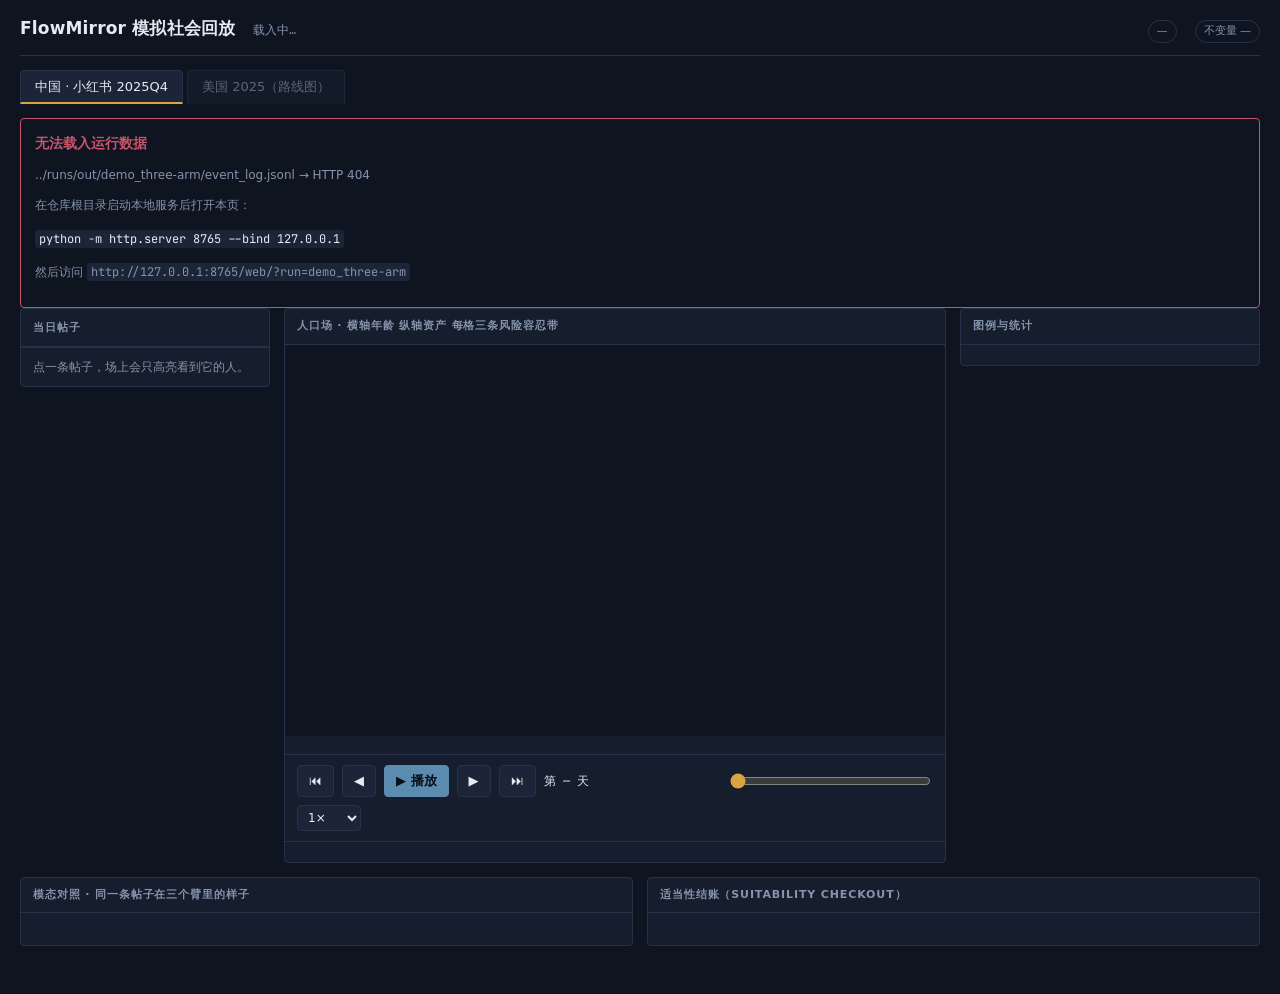
==== web/index.html @ b4e19262 "feat(web): add the data-driven replay viewer The viewer reads any run under runs/out/<tag> from ?run" ====
<!doctype html>
<html lang="zh-CN" data-theme="dark">
<head>
<meta charset="utf-8">
<meta name="viewport" content="width=device-width, initial-scale=1">
<title>FlowMirror 回放</title>
<link rel="preconnect" href="https://fonts.googleapis.com">
<link rel="preconnect" href="https://fonts.gstatic.com" crossorigin>
<link rel="stylesheet" href="https://fonts.googleapis.com/css2?family=JetBrains+Mono:wght@400;500&display=swap">
<link rel="stylesheet" href="style.css">
</head>
<body>
<div class="wrap">

  <header class="top">
    <h1>FlowMirror 模拟社会回放</h1>
    <span class="runtag" id="runtag">载入中…</span>
    <span class="spacer"></span>
    <span class="chip" id="chip-scale">—</span>
    <span class="chip warn" id="chip-nav" hidden>合成净值，仅供演示</span>
    <span class="chip warn" id="chip-mock" hidden>模拟模型，无真实调用</span>
    <span class="chip warn" id="chip-img" hidden>本次运行未附带图片</span>
    <span class="chip" id="chip-inv">不变量 —</span>
  </header>

  <div class="tabs" role="tablist">
    <button class="tab" role="tab" aria-selected="true">中国 · 小红书 2025Q4</button>
    <button class="tab" role="tab" aria-selected="false" disabled
            title="素材与基金数据已采集；场景骨架尚未可运行">美国 2025（路线图）</button>
  </div>

  <div id="fatal" class="err" hidden>
    <h2>无法载入运行数据</h2>
    <p id="fatal-msg" class="muted"></p>
    <p class="muted">在仓库根目录启动本地服务后打开本页：</p>
    <p><code>python -m http.server 8765 --bind 127.0.0.1</code></p>
    <p class="muted">然后访问 <code>http://127.0.0.1:8765/web/?run=demo_three-arm</code></p>
  </div>

  <div class="stage" id="stage" hidden>

    <section class="panel">
      <h2>当日帖子 <span id="feed-count" class="muted"></span></h2>
      <div class="feed-list" id="feed"></div>
      <div class="body muted" style="border-top:1px solid var(--line)">
        点一条帖子，场上会只高亮看到它的人。
      </div>
    </section>

    <section class="panel">
      <h2>人口场 · 横轴年龄 纵轴资产 每格三条风险容忍带</h2>
      <canvas id="field" width="1180" height="700" role="img"
              aria-label="模拟人口场：每个点是一位投资者，按年龄、资产与风险容忍度分格排布"></canvas>
      <div class="legend" id="legend"></div>

      <div class="transport">
        <button id="btn-first" title="回到第一天">⏮</button>
        <button id="btn-prev" title="上一天">◀</button>
        <button id="btn-play" class="primary" title="播放 / 暂停（空格）">▶ 播放</button>
        <button id="btn-next" title="下一天">▶</button>
        <button id="btn-last" title="最后一天">⏭</button>
        <span class="daylabel" id="daylabel">第 — 天</span>
        <input type="range" id="scrub" min="0" max="0" value="0" aria-label="按天跳转">
        <select id="speed" aria-label="播放速度">
          <option value="2">0.5×</option>
          <option value="1" selected>1×</option>
          <option value="0.5">2×</option>
          <option value="0.25">4×</option>
        </select>
      </div>

      <div class="tallies" id="tallies"></div>
    </section>

    <section class="panel">
      <h2 id="insp-title">图例与统计</h2>
      <div class="body" id="inspector"></div>
    </section>

  </div>

  <div class="grid2" id="lower" hidden>
    <section class="panel">
      <h2>模态对照 · 同一条帖子在三个臂里的样子</h2>
      <div class="body">
        <p class="muted" id="mod-note"></p>
        <div class="grid3" id="modality"></div>
      </div>
    </section>

    <section class="panel">
      <h2>适当性结账（suitability checkout）</h2>
      <div class="body scrollx" id="checkout"></div>
    </section>
  </div>

  <section class="panel" id="heatwrap" hidden style="margin-top:14px">
    <h2>扩散热力图 · 行是投资者（按人口格排序） 列是交易日</h2>
    <div class="body">
      <canvas id="heat" width="1180" height="260" role="img"
              aria-label="每位投资者每天的互动强度热力图"></canvas>
      <p class="muted" id="heat-note"></p>
    </div>
  </section>

  <section class="panel" id="invwrap" hidden style="margin-top:14px">
    <h2>不变量报告</h2>
    <div class="body scrollx" id="invariants"></div>
  </section>

</div>
<script type="module" src="app.js"></script>
</body>
</html>
---- web/style.css ----
/* FlowMirror replay viewer.
   Dark instrument ground so the agent dots and exposure lines carry the colour;
   neutrals biased blue, never flat grey. The one saturated accent is reserved
   for suitability events, which is the mechanism this sandbox exists to study. */

:root {
  --ground: #0e1420;
  --surface: #161e2d;
  --surface-2: #1c2537;
  --line: #26314a;
  --ink: #e6eaf2;
  --ink-dim: #8593ac;

  --arm-T: #5c8bb0;
  --arm-TC: #8e7bc4;
  --arm-TV: #d9a441;

  --ok: #4fa981;
  --signal: #e8823c;
  --stop: #c9536b;

  --mono: "JetBrains Mono", "SFMono-Regular", Consolas, "Liberation Mono", monospace;
  --ui: system-ui, -apple-system, "PingFang SC", "Microsoft YaHei", "Noto Sans SC", sans-serif;
  --r: 4px;
}

:root[data-theme="light"] {
  --ground: #f2f4f8;
  --surface: #ffffff;
  --surface-2: #eef1f6;
  --line: #d3dae6;
  --ink: #1a2130;
  --ink-dim: #5a6880;
  --arm-T: #3f6d92;
  --arm-TC: #6f5ca6;
  --arm-TV: #b3801f;
}

* { box-sizing: border-box; }

body {
  margin: 0;
  background: var(--ground);
  color: var(--ink);
  font-family: var(--ui);
  font-size: 14px;
  line-height: 1.5;
}

a { color: var(--arm-T); }

.wrap { max-width: 1520px; margin: 0 auto; padding: 16px 20px 48px; }

/* ---- header ---------------------------------------------------------- */

header.top {
  display: flex; flex-wrap: wrap; align-items: baseline; gap: 8px 18px;
  border-bottom: 1px solid var(--line); padding-bottom: 12px; margin-bottom: 14px;
}
header.top h1 { font-size: 17px; font-weight: 600; margin: 0; letter-spacing: .01em; }
header.top .runtag { font-family: var(--mono); color: var(--ink-dim); font-size: 12px; }
header.top .spacer { flex: 1 1 auto; }

.chip {
  font-size: 11px; padding: 2px 8px; border-radius: 999px;
  border: 1px solid var(--line); color: var(--ink-dim); white-space: nowrap;
}
.chip.warn { border-color: var(--signal); color: var(--signal); }
.chip.good { border-color: var(--ok); color: var(--ok); }
.chip.bad { border-color: var(--stop); color: var(--stop); }

/* ---- market tabs ------------------------------------------------------ */

.tabs { display: flex; gap: 4px; margin-bottom: 14px; }
.tab {
  font: inherit; font-size: 13px; padding: 6px 14px; cursor: pointer;
  background: var(--surface); color: var(--ink); border: 1px solid var(--line);
  border-bottom: 2px solid transparent; border-radius: var(--r) var(--r) 0 0;
}
.tab[aria-selected="true"] { border-bottom-color: var(--arm-TV); background: var(--surface-2); }
.tab[disabled] { color: var(--ink-dim); cursor: not-allowed; opacity: .65; }

/* ---- three-column stage ---------------------------------------------- */

.stage { display: grid; grid-template-columns: 250px minmax(0,1fr) 300px; gap: 14px; align-items: start; }
@media (max-width: 1180px) { .stage { grid-template-columns: 1fr; } }

.panel { background: var(--surface); border: 1px solid var(--line); border-radius: var(--r); }
.panel > h2 {
  font-size: 11px; text-transform: uppercase; letter-spacing: .08em; color: var(--ink-dim);
  margin: 0; padding: 9px 12px; border-bottom: 1px solid var(--line); font-weight: 600;
}
.panel > .body { padding: 10px 12px; }

/* feed column */
.feed-list { max-height: 560px; overflow-y: auto; }
.post {
  padding: 8px 12px; border-bottom: 1px solid var(--line); cursor: pointer;
  border-left: 3px solid transparent;
}
.post:hover { background: var(--surface-2); }
.post[aria-current="true"] { background: var(--surface-2); border-left-color: var(--arm-TV); }
.post .org { font-size: 12px; font-weight: 600; }
.post .meta { font-size: 11px; color: var(--ink-dim); font-family: var(--mono); }
.post .intent { font-size: 11px; }
.i-I1 { color: var(--arm-T); }
.i-I2 { color: var(--signal); }
.i-I3 { color: var(--ok); }

/* field */
#field { display: block; width: 100%; height: auto; background: var(--ground); border-radius: var(--r); }
.legend { display: flex; flex-wrap: wrap; gap: 6px 14px; padding: 8px 12px 10px; font-size: 11px; color: var(--ink-dim); }
.legend span.k { display: inline-flex; align-items: center; gap: 5px; }
.legend i { width: 9px; height: 9px; border-radius: 50%; display: inline-block; }

/* transport */
.transport { display: flex; flex-wrap: wrap; align-items: center; gap: 8px; padding: 10px 12px; border-top: 1px solid var(--line); }
.transport button {
  font: inherit; font-size: 13px; padding: 5px 11px; cursor: pointer;
  background: var(--surface-2); color: var(--ink); border: 1px solid var(--line); border-radius: var(--r);
}
.transport button:hover { border-color: var(--arm-T); }
.transport button:focus-visible { outline: 2px solid var(--arm-TV); outline-offset: 1px; }
.transport button.primary { background: var(--arm-T); border-color: var(--arm-T); color: #0b1018; font-weight: 600; }
.transport .daylabel { font-family: var(--mono); font-size: 12px; min-width: 176px; }
.transport input[type=range] { flex: 1 1 160px; accent-color: var(--arm-TV); }
.transport select { font: inherit; font-size: 12px; background: var(--surface-2); color: var(--ink); border: 1px solid var(--line); border-radius: var(--r); padding: 4px 6px; }

/* tallies */
.tallies { display: flex; flex-wrap: wrap; gap: 4px 18px; padding: 8px 12px 12px; border-top: 1px solid var(--line); }
.tally { font-size: 11px; color: var(--ink-dim); }
.tally b { display: block; font-family: var(--mono); font-size: 16px; color: var(--ink); font-variant-numeric: tabular-nums; font-weight: 500; }

/* inspector */
.kv { display: grid; grid-template-columns: auto 1fr; gap: 3px 10px; font-size: 12px; }
.kv dt { color: var(--ink-dim); }
.kv dd { margin: 0; font-family: var(--mono); font-variant-numeric: tabular-nums; }
.quote { border-left: 2px solid var(--line); padding: 4px 0 4px 9px; margin: 7px 0; font-size: 12px; color: var(--ink); }
.muted { color: var(--ink-dim); font-size: 12px; }

/* tables */
table { width: 100%; border-collapse: collapse; font-size: 12px; }
th, td { text-align: left; padding: 5px 8px; border-bottom: 1px solid var(--line); }
th { color: var(--ink-dim); font-weight: 600; font-size: 11px; text-transform: uppercase; letter-spacing: .05em; }
td.num { font-family: var(--mono); font-variant-numeric: tabular-nums; text-align: right; }
.scrollx { overflow-x: auto; }

.grid2 { display: grid; grid-template-columns: 1fr 1fr; gap: 14px; margin-top: 14px; }
@media (max-width: 1000px) { .grid2 { grid-template-columns: 1fr; } }
.grid3 { display: grid; grid-template-columns: repeat(3, 1fr); gap: 10px; }
@media (max-width: 900px) { .grid3 { grid-template-columns: 1fr; } }

.armcol { border: 1px solid var(--line); border-radius: var(--r); overflow: hidden; }
.armcol h3 { margin: 0; padding: 6px 10px; font-size: 12px; border-bottom: 1px solid var(--line); }
.armcol .txt { padding: 9px 10px; font-size: 12px; white-space: pre-wrap; max-height: 260px; overflow-y: auto; line-height: 1.55; }
.armcol .stat { padding: 6px 10px; border-top: 1px solid var(--line); font-size: 11px; color: var(--ink-dim); font-family: var(--mono); }

#heat { display: block; width: 100%; height: auto; }

.err { border: 1px solid var(--stop); border-radius: var(--r); padding: 14px; margin-top: 14px; }
.err h2 { margin: 0 0 6px; font-size: 14px; color: var(--stop); }
code { font-family: var(--mono); font-size: 12px; background: var(--surface-2); padding: 1px 4px; border-radius: 3px; }

@media (prefers-reduced-motion: reduce) { * { animation: none !important; transition: none !important; } }
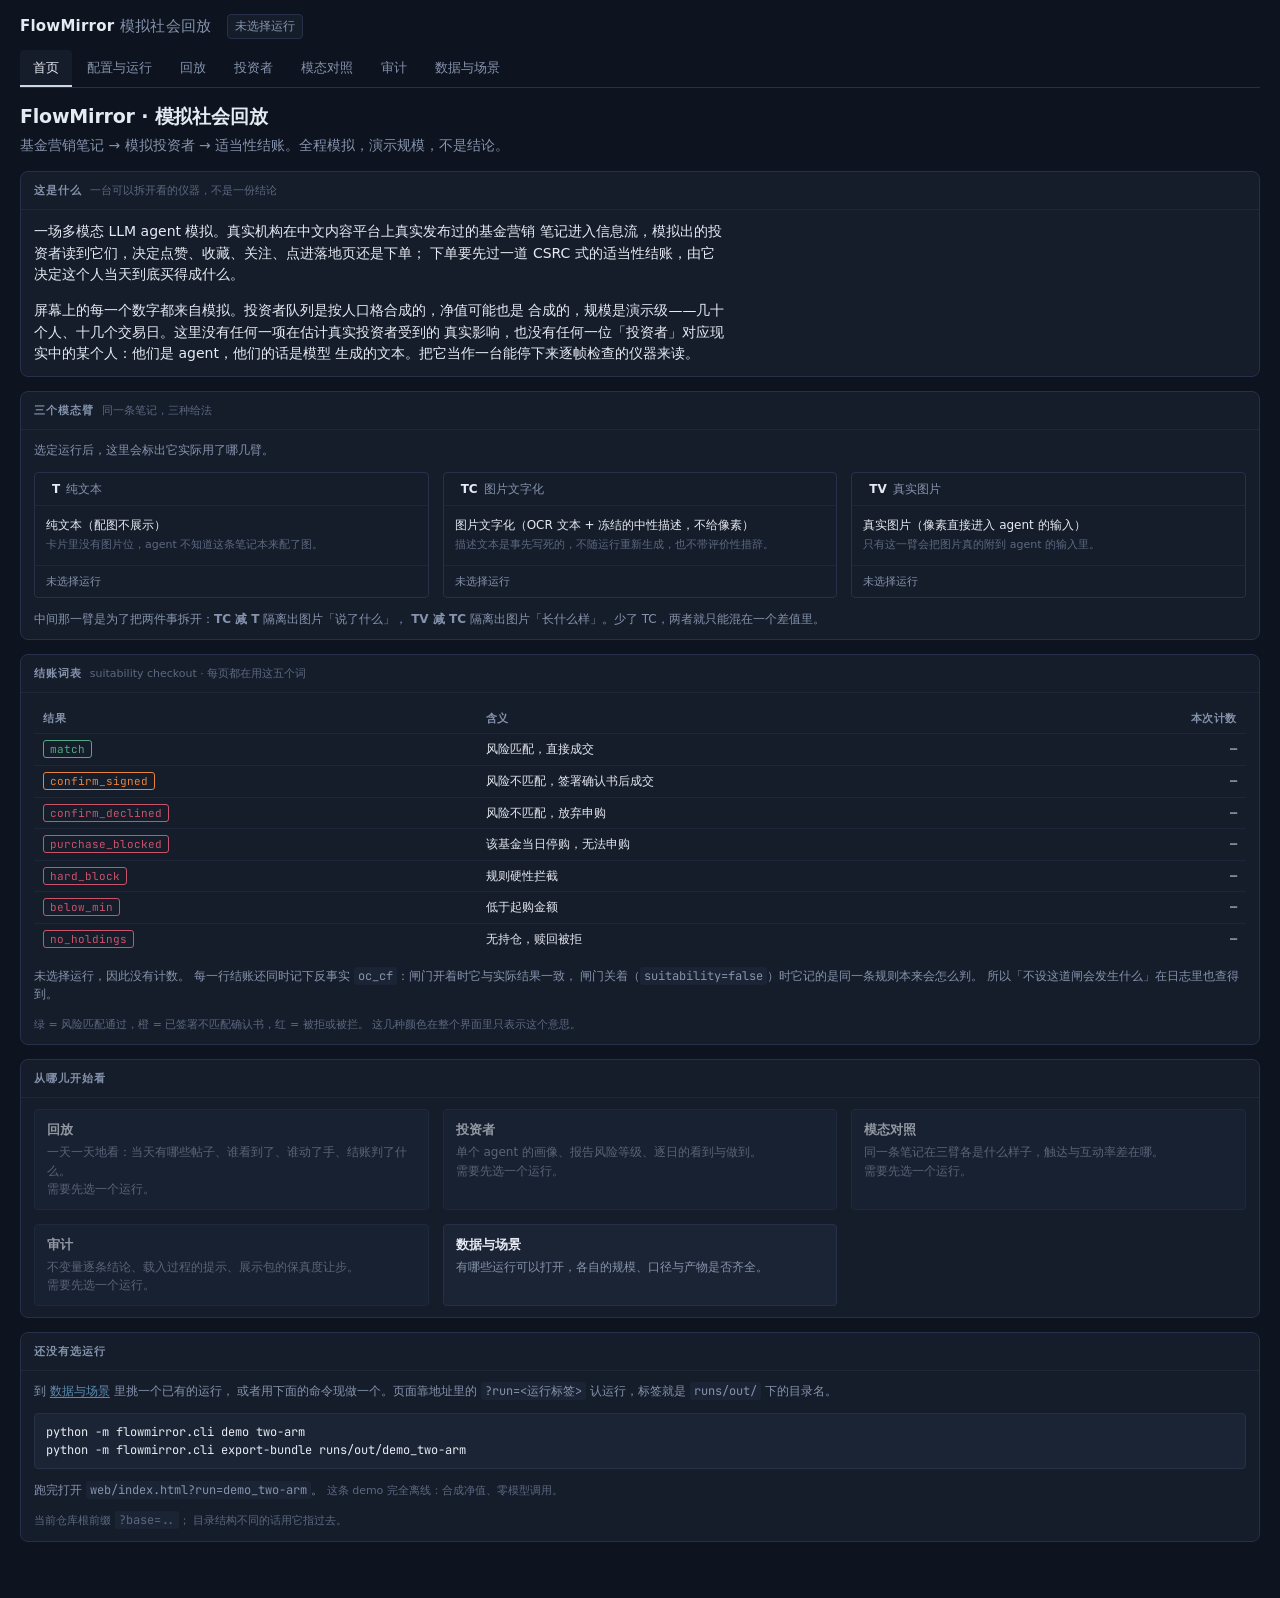
==== commit 5d6dba97: "feat(web): a replay viewer for the sandbox, and the engine defects it surfaced The sandbox had no wa" ====
--- a/web/index.html
+++ b/web/index.html
@@ -3,7 +3,7 @@
 <head>
 <meta charset="utf-8">
 <meta name="viewport" content="width=device-width, initial-scale=1">
-<title>FlowMirror 回放</title>
+<title>FlowMirror 模拟社会回放</title>
 <link rel="preconnect" href="https://fonts.googleapis.com">
 <link rel="preconnect" href="https://fonts.gstatic.com" crossorigin>
 <link rel="stylesheet" href="https://fonts.googleapis.com/css2?family=JetBrains+Mono:wght@400;500&display=swap">
@@ -13,100 +13,51 @@
 <div class="wrap">
 
   <header class="top">
-    <h1>FlowMirror 模拟社会回放</h1>
-    <span class="runtag" id="runtag">载入中…</span>
+    <h1>FlowMirror <span class="dim">模拟社会回放</span></h1>
+    <span class="runtag" id="runtag">未选择运行</span>
     <span class="spacer"></span>
-    <span class="chip" id="chip-scale">—</span>
-    <span class="chip warn" id="chip-nav" hidden>合成净值，仅供演示</span>
-    <span class="chip warn" id="chip-mock" hidden>模拟模型，无真实调用</span>
-    <span class="chip warn" id="chip-img" hidden>本次运行未附带图片</span>
-    <span class="chip" id="chip-inv">不变量 —</span>
+    <span class="chips">
+      <span class="chip" id="chip-stepwrap" hidden><span id="stepchip"></span></span>
+      <span class="chip" id="chip-source" hidden></span>
+      <span class="chip" id="chip-policy" hidden></span>
+      <span class="chip" id="chip-scale" hidden></span>
+      <span class="chip warn" id="chip-nav" hidden>合成净值，仅供演示</span>
+      <span class="chip warn" id="chip-mock" hidden>模拟模型，无真实调用</span>
+      <span class="chip warn" id="chip-img" hidden></span>
+      <span class="chip" id="chip-inv" hidden></span>
+    </span>
   </header>
 
-  <div class="tabs" role="tablist">
-    <button class="tab" role="tab" aria-selected="true">中国 · 小红书 2025Q4</button>
-    <button class="tab" role="tab" aria-selected="false" disabled
-            title="素材与基金数据已采集；场景骨架尚未可运行">美国 2025（路线图）</button>
-  </div>
+  <nav class="topnav" id="topnav" aria-label="页面">
+    <a href="#/">首页</a>
+    <a href="#/run">配置与运行</a>
+    <a href="#/replay">回放</a>
+    <a href="#/agent">投资者</a>
+    <a href="#/modality">模态对照</a>
+    <a href="#/audit">审计</a>
+    <a href="#/data">数据与场景</a>
+  </nav>
+
+  <div id="loading" class="empty">正在载入运行数据…</div>
 
   <div id="fatal" class="err" hidden>
     <h2>无法载入运行数据</h2>
     <p id="fatal-msg" class="muted"></p>
-    <p class="muted">在仓库根目录启动本地服务后打开本页：</p>
-    <p><code>python -m http.server 8765 --bind 127.0.0.1</code></p>
-    <p class="muted">然后访问 <code>http://127.0.0.1:8765/web/?run=demo_three-arm</code></p>
+    <p class="muted">在仓库根目录启动一个静态服务后打开本页：</p>
+    <pre>python -m http.server 8765 --bind 127.0.0.1</pre>
+    <p class="muted">然后访问 <code>http://127.0.0.1:8765/web/?run=&lt;运行标签&gt;</code>，
+      或用带 API 的本地小服务：</p>
+    <pre>python web/server.py</pre>
+    <p class="muted">运行标签就是 <code>runs/out/</code> 下的目录名。</p>
   </div>
 
-  <div class="stage" id="stage" hidden>
-
-    <section class="panel">
-      <h2>当日帖子 <span id="feed-count" class="muted"></span></h2>
-      <div class="feed-list" id="feed"></div>
-      <div class="body muted" style="border-top:1px solid var(--line)">
-        点一条帖子，场上会只高亮看到它的人。
-      </div>
-    </section>
-
-    <section class="panel">
-      <h2>人口场 · 横轴年龄 纵轴资产 每格三条风险容忍带</h2>
-      <canvas id="field" width="1180" height="700" role="img"
-              aria-label="模拟人口场：每个点是一位投资者，按年龄、资产与风险容忍度分格排布"></canvas>
-      <div class="legend" id="legend"></div>
-
-      <div class="transport">
-        <button id="btn-first" title="回到第一天">⏮</button>
-        <button id="btn-prev" title="上一天">◀</button>
-        <button id="btn-play" class="primary" title="播放 / 暂停（空格）">▶ 播放</button>
-        <button id="btn-next" title="下一天">▶</button>
-        <button id="btn-last" title="最后一天">⏭</button>
-        <span class="daylabel" id="daylabel">第 — 天</span>
-        <input type="range" id="scrub" min="0" max="0" value="0" aria-label="按天跳转">
-        <select id="speed" aria-label="播放速度">
-          <option value="2">0.5×</option>
-          <option value="1" selected>1×</option>
-          <option value="0.5">2×</option>
-          <option value="0.25">4×</option>
-        </select>
-      </div>
-
-      <div class="tallies" id="tallies"></div>
-    </section>
-
-    <section class="panel">
-      <h2 id="insp-title">图例与统计</h2>
-      <div class="body" id="inspector"></div>
-    </section>
-
-  </div>
-
-  <div class="grid2" id="lower" hidden>
-    <section class="panel">
-      <h2>模态对照 · 同一条帖子在三个臂里的样子</h2>
-      <div class="body">
-        <p class="muted" id="mod-note"></p>
-        <div class="grid3" id="modality"></div>
-      </div>
-    </section>
-
-    <section class="panel">
-      <h2>适当性结账（suitability checkout）</h2>
-      <div class="body scrollx" id="checkout"></div>
-    </section>
-  </div>
-
-  <section class="panel" id="heatwrap" hidden style="margin-top:14px">
-    <h2>扩散热力图 · 行是投资者（按人口格排序） 列是交易日</h2>
-    <div class="body">
-      <canvas id="heat" width="1180" height="260" role="img"
-              aria-label="每位投资者每天的互动强度热力图"></canvas>
-      <p class="muted" id="heat-note"></p>
-    </div>
-  </section>
-
-  <section class="panel" id="invwrap" hidden style="margin-top:14px">
-    <h2>不变量报告</h2>
-    <div class="body scrollx" id="invariants"></div>
-  </section>
+  <section id="page-home" class="page" hidden></section>
+  <section id="page-run" class="page" hidden></section>
+  <section id="page-replay" class="page" hidden></section>
+  <section id="page-agent" class="page" hidden></section>
+  <section id="page-modality" class="page" hidden></section>
+  <section id="page-audit" class="page" hidden></section>
+  <section id="page-data" class="page" hidden></section>
 
 </div>
 <script type="module" src="app.js"></script>
--- a/web/style.css
+++ b/web/style.css
@@ -1,42 +1,89 @@
-/* FlowMirror replay viewer.
-   Dark instrument ground so the agent dots and exposure lines carry the colour;
-   neutrals biased blue, never flat grey. The one saturated accent is reserved
-   for suitability events, which is the mechanism this sandbox exists to study. */
+/* FlowMirror replay viewer — design system.
+   See docs/WEB_CONTRACT_2026-09-07.md §4. Page modules may USE these tokens and must
+   not invent colours.
+
+   Three decisions this file encodes, in case a future edit is tempted to "brighten
+   things up":
+
+   1. Dark, blue-biased instrument ground. The agent dots, the exposure lines and the
+      arm badges carry the only colour that means anything, so every neutral is
+      deliberately desaturated toward blue rather than flat grey.
+   2. ONE saturated accent family is reserved for suitability outcomes and invariant
+      verdicts: --signal (a confirmation was signed), --stop (declined), --ok (passed).
+      Nothing decorative may use them. They are the mechanism this sandbox exists to
+      study; spending them on a button would make the field unreadable.
+   3. Selection reads as BRIGHTER, not as another hue. --accent-ui is a near-ink cool
+      neutral, because every distinct hue in this palette already belongs to an arm:
+      the previous version borrowed --arm-TV (gold) for the active tab and the focus
+      ring, which quietly broke "gold means the arm that really carries pixels". */
 
 :root {
-  --ground: #0e1420;
-  --surface: #161e2d;
-  --surface-2: #1c2537;
-  --line: #26314a;
+  /* ground and surfaces */
+  --ground: #0d131f;
+  --surface: #151d2b;
+  --surface-2: #1b2435;
+  --surface-3: #212c40;
+  --line: #263149;
+  --line-soft: #1e2739;
   --ink: #e6eaf2;
   --ink-dim: #8593ac;
-
+  --ink-faint: #5b6880;
+
+  /* UI emphasis — a neutral, never a hue (see note 3) */
+  --accent-ui: #cdd7e8;
+  --accent-ui-dim: #6d7d99;
+
+  /* modality arms — these three hues belong to the arms and to nothing else */
   --arm-T: #5c8bb0;
   --arm-TC: #8e7bc4;
   --arm-TV: #d9a441;
 
+  /* mechanism semantics — reserved (see note 2) */
   --ok: #4fa981;
   --signal: #e8823c;
   --stop: #c9536b;
 
+  /* the run ladder on the configure page */
+  --step-active: var(--arm-T);
+  --step-done: var(--ok);
+  --step-pending: var(--ink-faint);
+
+  /* "this only works on your machine" */
+  --local-badge: var(--arm-TC);
+
   --mono: "JetBrains Mono", "SFMono-Regular", Consolas, "Liberation Mono", monospace;
   --ui: system-ui, -apple-system, "PingFang SC", "Microsoft YaHei", "Noto Sans SC", sans-serif;
   --r: 4px;
+  --r-lg: 8px;
+  --gap: 14px;
+  --shadow: 0 1px 2px rgba(0, 0, 0, .35), 0 8px 24px -12px rgba(0, 0, 0, .5);
 }
 
 :root[data-theme="light"] {
-  --ground: #f2f4f8;
+  --ground: #eef1f6;
   --surface: #ffffff;
-  --surface-2: #eef1f6;
+  --surface-2: #f4f6fa;
+  --surface-3: #e8ecf3;
   --line: #d3dae6;
-  --ink: #1a2130;
+  --line-soft: #e4e9f1;
+  --ink: #161d2a;
   --ink-dim: #5a6880;
+  --ink-faint: #8b97ab;
+  --accent-ui: #26374f;
+  --accent-ui-dim: #7b8aa3;
   --arm-T: #3f6d92;
   --arm-TC: #6f5ca6;
-  --arm-TV: #b3801f;
+  --arm-TV: #a8761b;
+  --ok: #2f7d5b;
+  --signal: #b85a17;
+  --stop: #a3384e;
+  --shadow: 0 1px 2px rgba(16, 24, 40, .06), 0 8px 24px -12px rgba(16, 24, 40, .18);
 }
 
 * { box-sizing: border-box; }
+
+html { color-scheme: dark; }
+:root[data-theme="light"] { color-scheme: light; }
 
 body {
   margin: 0;
@@ -44,62 +91,172 @@
   color: var(--ink);
   font-family: var(--ui);
   font-size: 14px;
-  line-height: 1.5;
-}
-
-a { color: var(--arm-T); }
-
-.wrap { max-width: 1520px; margin: 0 auto; padding: 16px 20px 48px; }
-
-/* ---- header ---------------------------------------------------------- */
+  line-height: 1.55;
+  -webkit-font-smoothing: antialiased;
+}
+
+a { color: var(--arm-T); text-decoration-thickness: 1px; text-underline-offset: 2px; }
+a:hover { color: var(--ink); }
+
+:focus-visible {
+  outline: 2px solid var(--accent-ui);
+  outline-offset: 2px;
+  border-radius: 2px;
+}
+
+.wrap { max-width: 1520px; margin: 0 auto; padding: 0 20px 56px; }
+
+/* ---- header ----------------------------------------------------------- */
 
 header.top {
-  display: flex; flex-wrap: wrap; align-items: baseline; gap: 8px 18px;
-  border-bottom: 1px solid var(--line); padding-bottom: 12px; margin-bottom: 14px;
-}
-header.top h1 { font-size: 17px; font-weight: 600; margin: 0; letter-spacing: .01em; }
-header.top .runtag { font-family: var(--mono); color: var(--ink-dim); font-size: 12px; }
+  display: flex; flex-wrap: wrap; align-items: center; gap: 8px 16px;
+  padding: 14px 0 11px;
+}
+header.top h1 {
+  font-size: 15px; font-weight: 600; margin: 0; letter-spacing: .015em;
+  white-space: nowrap;
+}
+header.top h1 .dim { color: var(--ink-dim); font-weight: 400; }
+header.top .runtag {
+  font-family: var(--mono); color: var(--ink-dim); font-size: 12px;
+  padding: 2px 7px; background: var(--surface); border: 1px solid var(--line);
+  border-radius: var(--r); white-space: nowrap;
+}
 header.top .spacer { flex: 1 1 auto; }
+.chips { display: flex; flex-wrap: wrap; gap: 5px; align-items: center; }
 
 .chip {
-  font-size: 11px; padding: 2px 8px; border-radius: 999px;
-  border: 1px solid var(--line); color: var(--ink-dim); white-space: nowrap;
+  font-size: 11px; padding: 2px 8px; border-radius: 999px; white-space: nowrap;
+  border: 1px solid var(--line); color: var(--ink-dim); background: var(--surface);
 }
 .chip.warn { border-color: var(--signal); color: var(--signal); }
 .chip.good { border-color: var(--ok); color: var(--ok); }
 .chip.bad { border-color: var(--stop); color: var(--stop); }
-
-/* ---- market tabs ------------------------------------------------------ */
-
-.tabs { display: flex; gap: 4px; margin-bottom: 14px; }
-.tab {
-  font: inherit; font-size: 13px; padding: 6px 14px; cursor: pointer;
-  background: var(--surface); color: var(--ink); border: 1px solid var(--line);
+.chip.local { border-color: var(--local-badge); color: var(--local-badge); }
+.chip[hidden] { display: none !important; }
+
+/* ---- navigation ------------------------------------------------------- */
+
+nav.topnav {
+  display: flex; gap: 2px; overflow-x: auto; scrollbar-width: thin;
+  border-bottom: 1px solid var(--line); margin-bottom: var(--gap);
+}
+nav.topnav a {
+  font-size: 13px; padding: 8px 13px 7px; color: var(--ink-dim);
+  text-decoration: none; white-space: nowrap;
   border-bottom: 2px solid transparent; border-radius: var(--r) var(--r) 0 0;
 }
-.tab[aria-selected="true"] { border-bottom-color: var(--arm-TV); background: var(--surface-2); }
-.tab[disabled] { color: var(--ink-dim); cursor: not-allowed; opacity: .65; }
-
-/* ---- three-column stage ---------------------------------------------- */
-
-.stage { display: grid; grid-template-columns: 250px minmax(0,1fr) 300px; gap: 14px; align-items: start; }
-@media (max-width: 1180px) { .stage { grid-template-columns: 1fr; } }
-
-.panel { background: var(--surface); border: 1px solid var(--line); border-radius: var(--r); }
+nav.topnav a:hover { color: var(--ink); background: var(--surface); }
+/* selection is BRIGHTER, not another hue — the arm hues are spoken for */
+nav.topnav a[aria-current="page"] {
+  color: var(--ink); border-bottom-color: var(--accent-ui); background: var(--surface);
+}
+nav.topnav a[aria-disabled="true"] { color: var(--ink-faint); cursor: not-allowed; }
+
+/* ---- panels ----------------------------------------------------------- */
+
+.panel {
+  background: var(--surface); border: 1px solid var(--line);
+  border-radius: var(--r-lg); min-width: 0;
+}
 .panel > h2 {
-  font-size: 11px; text-transform: uppercase; letter-spacing: .08em; color: var(--ink-dim);
-  margin: 0; padding: 9px 12px; border-bottom: 1px solid var(--line); font-weight: 600;
-}
-.panel > .body { padding: 10px 12px; }
-
-/* feed column */
-.feed-list { max-height: 560px; overflow-y: auto; }
+  font-size: 11px; text-transform: uppercase; letter-spacing: .085em;
+  color: var(--ink-dim); font-weight: 600; font-family: var(--ui);
+  margin: 0; padding: 10px 13px; border-bottom: 1px solid var(--line-soft);
+  display: flex; align-items: baseline; gap: 8px;
+}
+.panel > h2 .note { text-transform: none; letter-spacing: 0; color: var(--ink-faint); font-weight: 400; }
+.panel > .body { padding: 11px 13px; }
+.panel > .body > :first-child { margin-top: 0; }
+.panel > .body > :last-child { margin-bottom: 0; }
+
+.page { min-width: 0; }
+.page[hidden] { display: none !important; }
+
+.page-head { margin: 2px 0 var(--gap); }
+.page-head h2 {
+  font-size: 19px; font-weight: 600; letter-spacing: -.01em; margin: 0 0 4px;
+}
+.page-head p { margin: 0; color: var(--ink-dim); max-width: 74ch; }
+
+/* ---- layouts ---------------------------------------------------------- */
+
+.stage { display: grid; grid-template-columns: 262px minmax(0, 1fr) 306px; gap: var(--gap); align-items: start; }
+@media (max-width: 1240px) { .stage { grid-template-columns: 236px minmax(0, 1fr); } }
+@media (max-width: 900px)  { .stage { grid-template-columns: minmax(0, 1fr); } }
+
+.grid2 { display: grid; grid-template-columns: repeat(2, minmax(0, 1fr)); gap: var(--gap); }
+.grid3 { display: grid; grid-template-columns: repeat(3, minmax(0, 1fr)); gap: var(--gap); }
+.gridN { display: grid; grid-template-columns: repeat(var(--cols, 3), minmax(0, 1fr)); gap: var(--gap); }
+@media (max-width: 1000px) { .grid2, .grid3, .gridN { grid-template-columns: minmax(0, 1fr); } }
+.stack { display: grid; gap: var(--gap); }
+
+/* ---- the population field -------------------------------------------- */
+
+#field {
+  display: block; width: 100%; height: auto; background: var(--ground);
+  border-radius: var(--r); touch-action: pan-y;
+}
+.fieldwrap { padding: 11px 13px 0; overflow-x: auto; }
+@media (max-width: 480px) { #field { min-width: 560px; } }
+
+.legend {
+  display: flex; flex-wrap: wrap; gap: 6px 15px; padding: 9px 13px;
+  font-size: 11px; color: var(--ink-dim);
+}
+.legend .k { display: inline-flex; align-items: center; gap: 5px; }
+.legend i { width: 9px; height: 9px; border-radius: 50%; display: inline-block; flex: none; }
+.legend i.sq { border-radius: 2px; }
+
+/* ---- transport -------------------------------------------------------- */
+
+.transport {
+  display: flex; flex-wrap: wrap; align-items: center; gap: 8px;
+  padding: 10px 13px; border-top: 1px solid var(--line-soft);
+}
+button, .btn {
+  font: inherit; font-size: 13px; padding: 5px 11px; cursor: pointer;
+  background: var(--surface-2); color: var(--ink);
+  border: 1px solid var(--line); border-radius: var(--r);
+}
+button:hover:not(:disabled), .btn:hover { border-color: var(--accent-ui-dim); background: var(--surface-3); }
+button:disabled { color: var(--ink-faint); cursor: not-allowed; background: var(--surface); }
+button.primary {
+  background: var(--accent-ui); border-color: var(--accent-ui);
+  color: var(--ground); font-weight: 600;
+}
+button.primary:hover:not(:disabled) { filter: brightness(1.08); }
+button.icon { font-family: var(--mono); min-width: 34px; text-align: center; }
+
+.daylabel { font-family: var(--mono); font-size: 12px; min-width: 172px; }
+input[type=range] { flex: 1 1 160px; min-width: 110px; accent-color: var(--accent-ui); }
+select, input[type=text], input[type=number] {
+  font: inherit; font-size: 12px; background: var(--surface-2); color: var(--ink);
+  border: 1px solid var(--line); border-radius: var(--r); padding: 5px 7px;
+}
+label.field { display: grid; gap: 4px; font-size: 12px; color: var(--ink-dim); }
+
+/* ---- tallies ---------------------------------------------------------- */
+
+.tallies {
+  display: flex; flex-wrap: wrap; gap: 6px 20px;
+  padding: 10px 13px 13px; border-top: 1px solid var(--line-soft);
+}
+.tally { font-size: 11px; color: var(--ink-dim); }
+.tally b {
+  display: block; font-family: var(--mono); font-size: 17px; color: var(--ink);
+  font-variant-numeric: tabular-nums; font-weight: 500; line-height: 1.25;
+}
+
+/* ---- feed list -------------------------------------------------------- */
+
+.feed-list { max-height: 588px; overflow-y: auto; }
 .post {
-  padding: 8px 12px; border-bottom: 1px solid var(--line); cursor: pointer;
-  border-left: 3px solid transparent;
+  padding: 9px 13px; border-bottom: 1px solid var(--line-soft); cursor: pointer;
+  border-left: 3px solid transparent; display: grid; gap: 2px;
 }
 .post:hover { background: var(--surface-2); }
-.post[aria-current="true"] { background: var(--surface-2); border-left-color: var(--arm-TV); }
+.post[aria-current="true"] { background: var(--surface-2); border-left-color: var(--accent-ui); }
 .post .org { font-size: 12px; font-weight: 600; }
 .post .meta { font-size: 11px; color: var(--ink-dim); font-family: var(--mono); }
 .post .intent { font-size: 11px; }
@@ -107,58 +264,142 @@
 .i-I2 { color: var(--signal); }
 .i-I3 { color: var(--ok); }
 
-/* field */
-#field { display: block; width: 100%; height: auto; background: var(--ground); border-radius: var(--r); }
-.legend { display: flex; flex-wrap: wrap; gap: 6px 14px; padding: 8px 12px 10px; font-size: 11px; color: var(--ink-dim); }
-.legend span.k { display: inline-flex; align-items: center; gap: 5px; }
-.legend i { width: 9px; height: 9px; border-radius: 50%; display: inline-block; }
-
-/* transport */
-.transport { display: flex; flex-wrap: wrap; align-items: center; gap: 8px; padding: 10px 12px; border-top: 1px solid var(--line); }
-.transport button {
-  font: inherit; font-size: 13px; padding: 5px 11px; cursor: pointer;
-  background: var(--surface-2); color: var(--ink); border: 1px solid var(--line); border-radius: var(--r);
-}
-.transport button:hover { border-color: var(--arm-T); }
-.transport button:focus-visible { outline: 2px solid var(--arm-TV); outline-offset: 1px; }
-.transport button.primary { background: var(--arm-T); border-color: var(--arm-T); color: #0b1018; font-weight: 600; }
-.transport .daylabel { font-family: var(--mono); font-size: 12px; min-width: 176px; }
-.transport input[type=range] { flex: 1 1 160px; accent-color: var(--arm-TV); }
-.transport select { font: inherit; font-size: 12px; background: var(--surface-2); color: var(--ink); border: 1px solid var(--line); border-radius: var(--r); padding: 4px 6px; }
-
-/* tallies */
-.tallies { display: flex; flex-wrap: wrap; gap: 4px 18px; padding: 8px 12px 12px; border-top: 1px solid var(--line); }
-.tally { font-size: 11px; color: var(--ink-dim); }
-.tally b { display: block; font-family: var(--mono); font-size: 16px; color: var(--ink); font-variant-numeric: tabular-nums; font-weight: 500; }
-
-/* inspector */
-.kv { display: grid; grid-template-columns: auto 1fr; gap: 3px 10px; font-size: 12px; }
+/* ---- key/value and prose --------------------------------------------- */
+
+.kv { display: grid; grid-template-columns: auto minmax(0, 1fr); gap: 3px 11px; font-size: 12px; }
 .kv dt { color: var(--ink-dim); }
-.kv dd { margin: 0; font-family: var(--mono); font-variant-numeric: tabular-nums; }
-.quote { border-left: 2px solid var(--line); padding: 4px 0 4px 9px; margin: 7px 0; font-size: 12px; color: var(--ink); }
+.kv dd { margin: 0; font-family: var(--mono); font-variant-numeric: tabular-nums; word-break: break-word; }
+.quote {
+  border-left: 2px solid var(--line); padding: 4px 0 4px 10px; margin: 8px 0;
+  font-size: 12px; color: var(--ink);
+}
 .muted { color: var(--ink-dim); font-size: 12px; }
-
-/* tables */
+.faint { color: var(--ink-faint); font-size: 11px; }
+code {
+  font-family: var(--mono); font-size: 12px; background: var(--surface-2);
+  padding: 1px 4px; border-radius: 3px; word-break: break-all;
+}
+pre {
+  font-family: var(--mono); font-size: 12px; background: var(--surface-2);
+  border: 1px solid var(--line); border-radius: var(--r); padding: 9px 11px;
+  overflow-x: auto; margin: 8px 0; line-height: 1.5;
+}
+
+/* ---- tables ----------------------------------------------------------- */
+
+.scrollx { overflow-x: auto; }
 table { width: 100%; border-collapse: collapse; font-size: 12px; }
-th, td { text-align: left; padding: 5px 8px; border-bottom: 1px solid var(--line); }
-th { color: var(--ink-dim); font-weight: 600; font-size: 11px; text-transform: uppercase; letter-spacing: .05em; }
-td.num { font-family: var(--mono); font-variant-numeric: tabular-nums; text-align: right; }
-.scrollx { overflow-x: auto; }
-
-.grid2 { display: grid; grid-template-columns: 1fr 1fr; gap: 14px; margin-top: 14px; }
-@media (max-width: 1000px) { .grid2 { grid-template-columns: 1fr; } }
-.grid3 { display: grid; grid-template-columns: repeat(3, 1fr); gap: 10px; }
-@media (max-width: 900px) { .grid3 { grid-template-columns: 1fr; } }
-
-.armcol { border: 1px solid var(--line); border-radius: var(--r); overflow: hidden; }
-.armcol h3 { margin: 0; padding: 6px 10px; font-size: 12px; border-bottom: 1px solid var(--line); }
-.armcol .txt { padding: 9px 10px; font-size: 12px; white-space: pre-wrap; max-height: 260px; overflow-y: auto; line-height: 1.55; }
-.armcol .stat { padding: 6px 10px; border-top: 1px solid var(--line); font-size: 11px; color: var(--ink-dim); font-family: var(--mono); }
-
-#heat { display: block; width: 100%; height: auto; }
-
-.err { border: 1px solid var(--stop); border-radius: var(--r); padding: 14px; margin-top: 14px; }
-.err h2 { margin: 0 0 6px; font-size: 14px; color: var(--stop); }
-code { font-family: var(--mono); font-size: 12px; background: var(--surface-2); padding: 1px 4px; border-radius: 3px; }
-
-@media (prefers-reduced-motion: reduce) { * { animation: none !important; transition: none !important; } }
+th, td { text-align: left; padding: 6px 9px; border-bottom: 1px solid var(--line-soft); vertical-align: top; }
+th {
+  color: var(--ink-dim); font-weight: 600; font-size: 11px;
+  text-transform: uppercase; letter-spacing: .05em; white-space: nowrap;
+}
+td.num, th.num { font-family: var(--mono); font-variant-numeric: tabular-nums; text-align: right; }
+tbody tr:hover { background: var(--surface-2); }
+tbody tr:last-child td { border-bottom: 0; }
+
+/* ---- arm badges ------------------------------------------------------- */
+
+.armbadge {
+  display: inline-flex; align-items: center; gap: 5px; font-size: 11px;
+  font-family: var(--mono); color: var(--ink-dim);
+}
+.armbadge i { width: 8px; height: 8px; border-radius: 2px; display: inline-block; flex: none; }
+
+.armcol { border: 1px solid var(--line); border-radius: var(--r); overflow: hidden; min-width: 0; }
+.armcol > h3 {
+  margin: 0; padding: 7px 11px; font-size: 12px; font-weight: 600;
+  border-bottom: 1px solid var(--line-soft); display: flex; align-items: center; gap: 6px;
+}
+.armcol .txt {
+  padding: 10px 11px; font-size: 12px; white-space: pre-wrap; max-height: 292px;
+  overflow-y: auto; line-height: 1.6;
+}
+.armcol .stat {
+  padding: 7px 11px; border-top: 1px solid var(--line-soft); font-size: 11px;
+  color: var(--ink-dim); font-family: var(--mono);
+}
+.placeholder {
+  padding: 14px 11px; font-size: 12px; color: var(--ink-dim);
+  background: repeating-linear-gradient(135deg, transparent 0 7px, var(--surface-2) 7px 14px);
+  border-radius: var(--r);
+}
+
+/* ---- the run ladder --------------------------------------------------- */
+
+.ladder { display: grid; gap: 2px; counter-reset: step; }
+.ladder li {
+  list-style: none; display: grid; grid-template-columns: 22px minmax(0, 1fr);
+  gap: 9px; align-items: baseline; padding: 6px 0; font-size: 13px;
+  color: var(--ink-faint);
+}
+.ladder li::before {
+  counter-increment: step; content: counter(step);
+  font-family: var(--mono); font-size: 11px; text-align: center;
+  border: 1px solid currentColor; border-radius: 50%; width: 20px; height: 20px;
+  line-height: 18px; align-self: start;
+}
+.ladder li[data-state="active"] { color: var(--step-active); font-weight: 600; }
+.ladder li[data-state="done"] { color: var(--step-done); }
+.ladder li[data-state="done"]::before { content: "\2713"; }
+.ladder li[data-state="failed"] { color: var(--stop); }
+.ladder li[data-state="failed"]::before { content: "\00d7"; }
+.ladder .detail { color: var(--ink-dim); font-size: 12px; font-weight: 400; }
+
+#stepchip { font-family: var(--mono); }
+
+.logstream {
+  font-family: var(--mono); font-size: 11.5px; line-height: 1.5;
+  background: var(--ground); border: 1px solid var(--line); border-radius: var(--r);
+  padding: 9px 11px; height: 320px; overflow-y: auto; white-space: pre-wrap;
+  word-break: break-word;
+}
+.logstream .warn { color: var(--signal); }
+.logstream .err { color: var(--stop); }
+.logstream .ok { color: var(--ok); }
+
+/* ---- heatmap / canvases ---------------------------------------------- */
+
+#heat { display: block; width: 100%; height: auto; border-radius: var(--r); }
+
+/* ---- errors and empty states ----------------------------------------- */
+
+.err { border: 1px solid var(--stop); border-radius: var(--r-lg); padding: 15px; }
+.err h2 { margin: 0 0 7px; font-size: 14px; color: var(--stop); }
+.empty {
+  padding: 26px 15px; text-align: center; color: var(--ink-dim); font-size: 13px;
+  border: 1px dashed var(--line); border-radius: var(--r-lg);
+}
+
+/* ---- timeline (agent page) ------------------------------------------- */
+
+.timeline { display: grid; gap: 1px; }
+.tl-day {
+  display: grid; grid-template-columns: 88px minmax(0, 1fr); gap: 11px;
+  padding: 9px 0; border-top: 1px solid var(--line-soft);
+}
+.tl-day:first-child { border-top: 0; }
+/* The .tl-day display above beats the UA [hidden] rule, so day filtering must
+   force-hide again or the "matched N / 12 days" counter lies. Same trap as
+   .chip[hidden] / .page[hidden] below. */
+.tl-day[hidden] { display: none !important; }
+.tl-when { font-family: var(--mono); font-size: 11px; color: var(--ink-dim); }
+.tl-what { display: grid; gap: 5px; min-width: 0; }
+.tl-tags { display: flex; flex-wrap: wrap; gap: 4px; }
+.tag {
+  font-size: 11px; font-family: var(--mono); padding: 1px 6px; border-radius: 3px;
+  border: 1px solid var(--line); color: var(--ink-dim); white-space: nowrap;
+}
+.tag.act { border-color: var(--accent-ui-dim); color: var(--ink); }
+.tag.sig { border-color: var(--signal); color: var(--signal); }
+.tag.stop { border-color: var(--stop); color: var(--stop); }
+.tag.ok { border-color: var(--ok); color: var(--ok); }
+/* the engine's own words vs the model's own words must not look alike */
+.machine { font-family: var(--mono); font-size: 11.5px; color: var(--ink-dim); }
+.said { font-size: 12.5px; color: var(--ink); font-style: normal; }
+
+.spark { display: block; width: 100%; height: 42px; }
+
+@media (prefers-reduced-motion: reduce) {
+  *, *::before, *::after { animation-duration: .001ms !important; transition-duration: .001ms !important; }
+}
